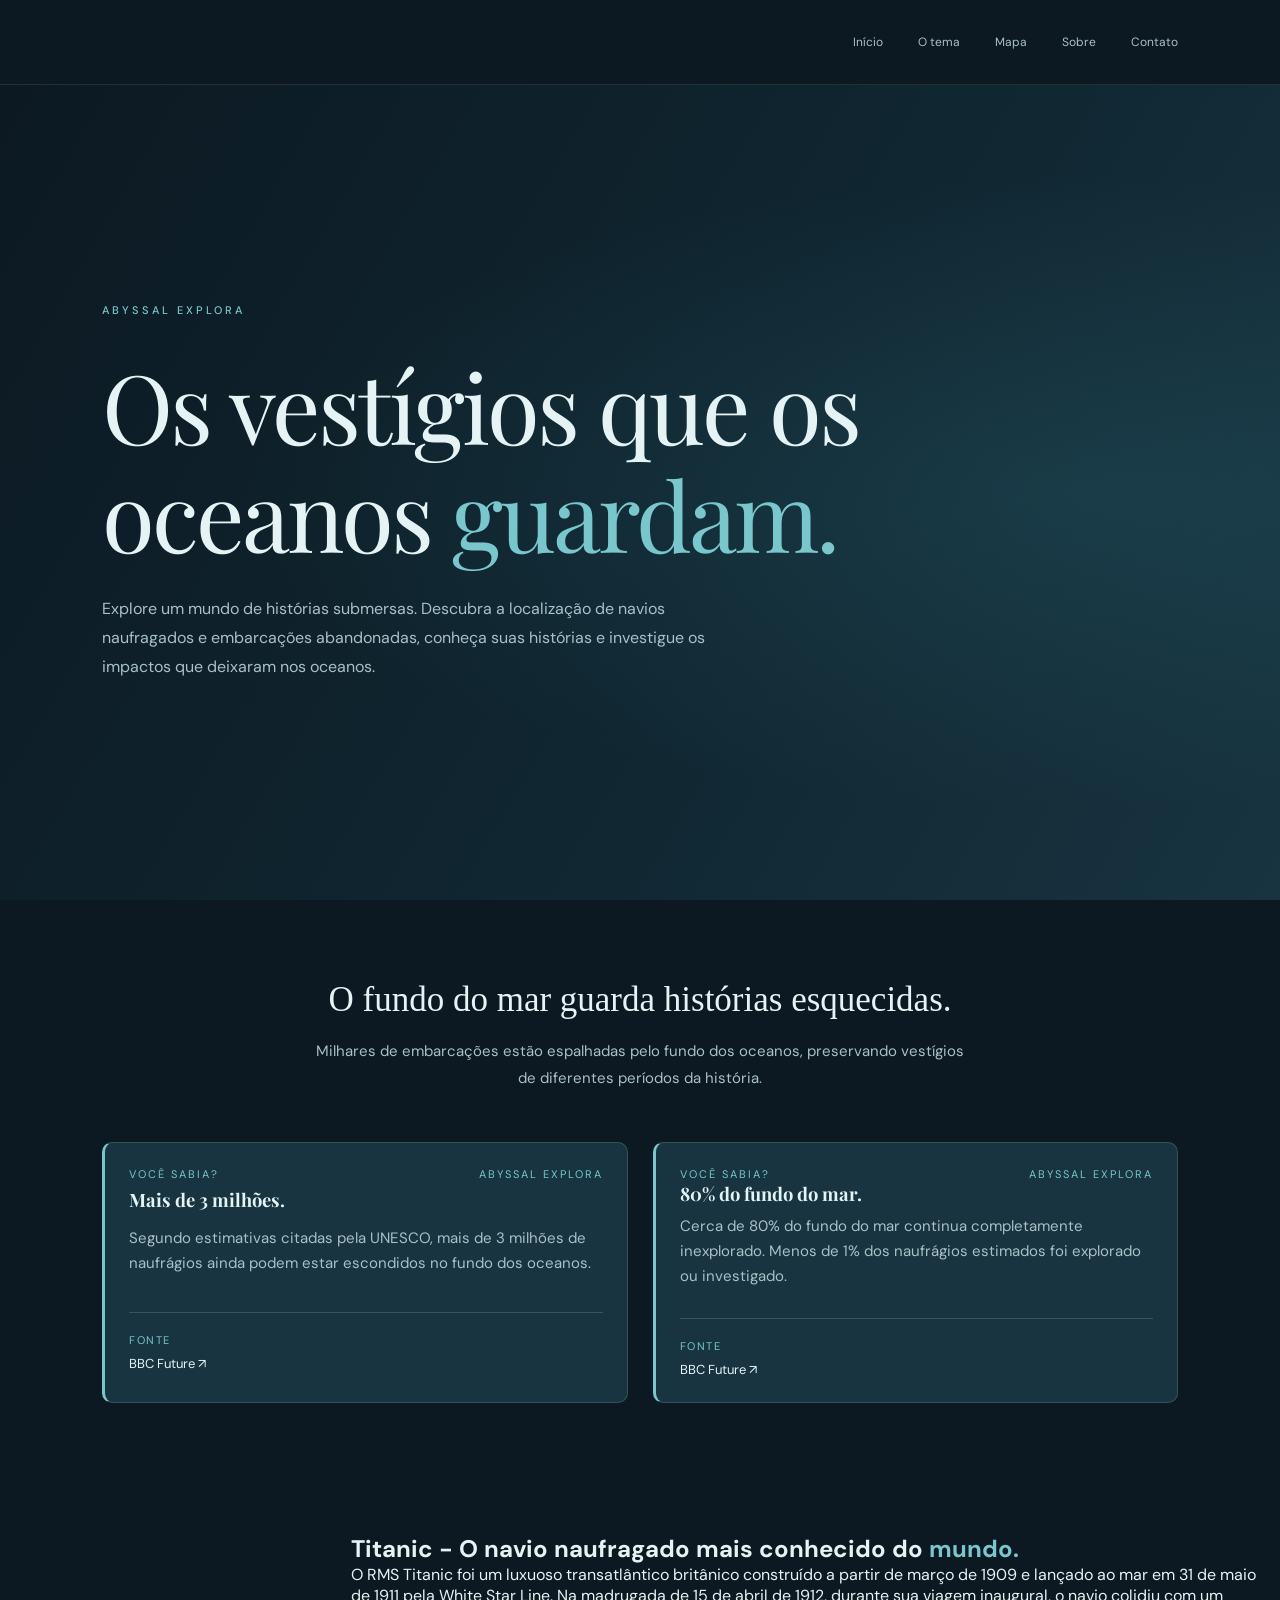
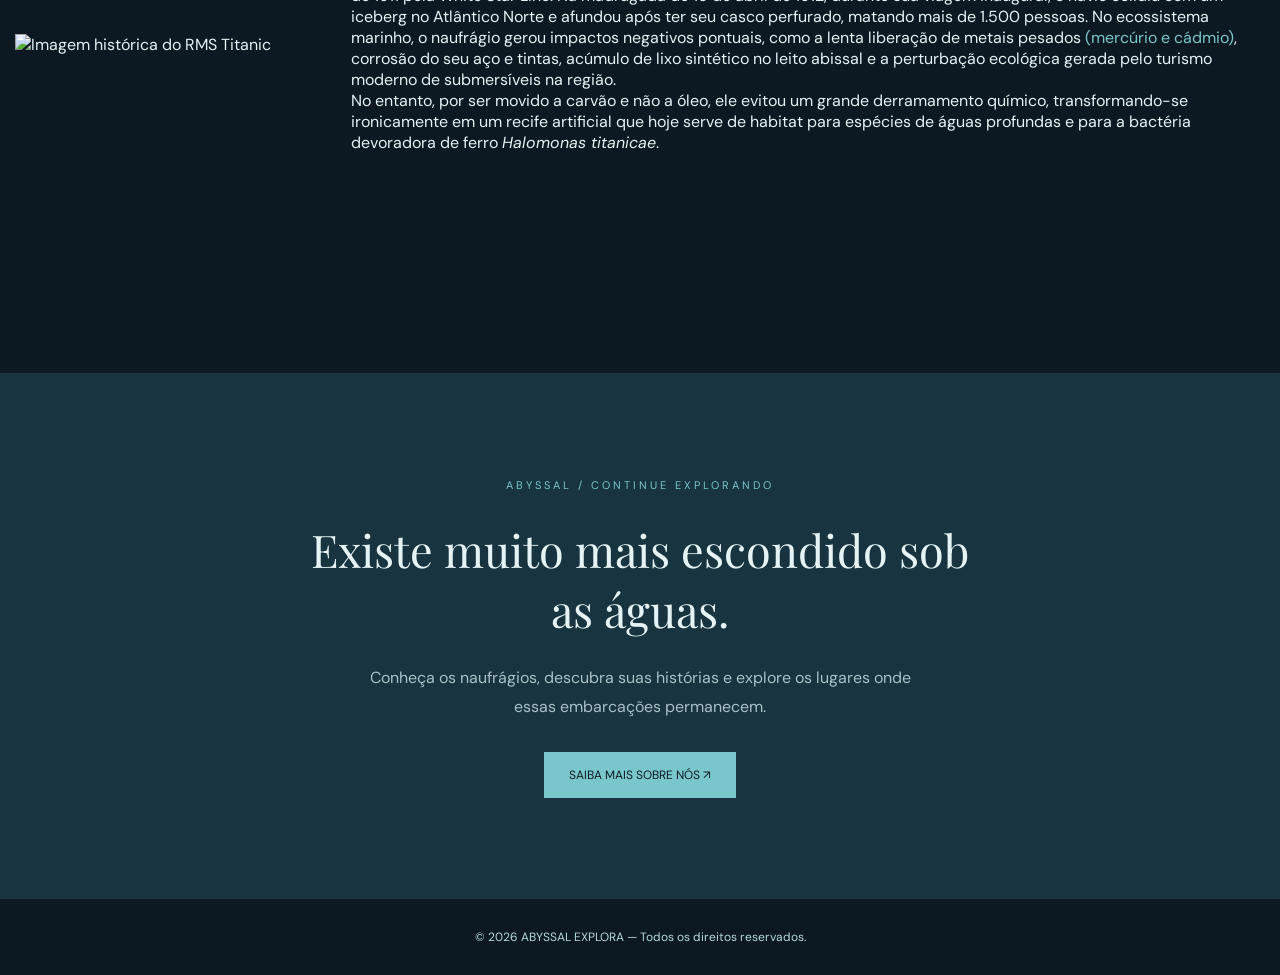
==== index.html @ f3daa4fd "Add files via upload" ====
<!DOCTYPE html>
<html lang="pt-BR">

<head>
    <meta charset="UTF-8">
    <meta name="viewport" content="width=device-width, initial-scale=1.0">

    <title>ABYSSAL</title>

    <link rel="stylesheet" href="style.css">

    <link rel="preconnect" href="https://fonts.googleapis.com">
    <link rel="preconnect" href="https://fonts.gstatic.com" crossorigin>

    <link href="https://fonts.googleapis.com/css2?family=DM+Sans:wght@400;500;600&family=Playfair+Display:wght@400;500&display=swap" rel="stylesheet">
 
    <link rel="icon" type="png" href="imagens/favicon (2).png">

</head>

<body>

    <header class="cabecalho">
        <nav class="menu">
            <a href="index.html">Início</a>
            <a href="tema.html">O tema</a>
            <a href="mapa.html">Mapa</a>
            <a href="sobre.html">Sobre</a>
            <a href="Contato.html">Contato</a>
        </nav>
    </header>

    <main>
  
        <section class="inicio">

            <div class="texto-inicio">

                <span class="subtitulo animacao">
                    ABYSSAL EXPLORA
                </span>

                <h1 class="animacao">
                    Os vestígios que os oceanos <span>guardam.</span>
                </h1>

                <p class="descricao">
                    Explore um mundo de histórias submersas.
                    Descubra a localização de navios naufragados
                    e embarcações abandonadas, conheça suas histórias
                    e investigue os impactos que deixaram nos oceanos.
                </p>

            </div>

        </section>

    
<section class="curiosidade">

    <div class="apresentacao">
        <h2>O fundo do mar guarda histórias esquecidas.</h2>

        <p>
            Milhares de embarcações estão espalhadas pelo
            fundo dos oceanos, preservando vestígios de
            diferentes períodos da história.
        </p>
    </div>

    <div class="lista-cartoes">

        <article class="cartao">

            <div class="cartao-topo">
                <span>VOCÊ SABIA?</span>
                <span>ABYSSAL EXPLORA</span>
            </div>

            <h3>
                Mais de <span>3 milhões.</span>
            </h3>

            <p>
                Segundo estimativas citadas pela UNESCO,
                mais de 3 milhões de naufrágios ainda podem
                estar escondidos no fundo dos oceanos.
            </p>

            <div class="fonte">
                <span>FONTE</span>

                <a href="https://www.bbc.com/portuguese/articles/cd9gd4ee4zvo"
                   target="_blank"
                   rel="noopener noreferrer">
                    BBC Future ↗
                </a>
            </div>

        </article>

        <article class="cartao">

            <div class="cartao-topo">
                <span>VOCÊ SABIA?</span>
                <span>ABYSSAL EXPLORA</span>
            </div>

            <h3>
                <span>80%</span> do fundo do mar.
            </h3>

            <p>
                Cerca de 80% do fundo do mar continua
                completamente inexplorado. Menos de 1%
                dos naufrágios estimados foi explorado
                ou investigado.
            </p>

            <div class="fonte">
                <span>FONTE</span>

                <a href="https://www.bbc.com/portuguese/articles/cd9gd4ee4zvo"
                   target="_blank"
                   rel="noopener noreferrer">
                    BBC Future ↗
                </a>
            </div>

        </article>

    </div>

</section>

<section class="oinelson">
    <div class="perfil">
        <img src="imagens/titanic.jpg" alt="Imagem histórica do RMS Titanic">
    </div>

    <div class="intro">
        <h1>Titanic - O navio naufragado mais conhecido do <span>mundo.</span></h1>

        <p>
            O RMS Titanic foi um luxuoso transatlântico britânico construído a partir de março de 1909 e lançado ao mar em 31 de maio de 1911 pela White Star Line.
            Na madrugada de 15 de abril de 1912, durante sua viagem inaugural, o navio colidiu com um iceberg no Atlântico Norte e afundou após ter seu casco perfurado, matando mais de 1.500 pessoas.
            No ecossistema marinho, o naufrágio gerou impactos negativos pontuais, como a lenta liberação de metais pesados <span>(mercúrio e cádmio)</span>, corrosão do seu aço e tintas, acúmulo de lixo sintético no leito abissal e a perturbação ecológica gerada pelo turismo moderno de
            submersíveis na região.
        </p>

        <p>
            No entanto, por ser movido a carvão e não a óleo, ele evitou um grande derramamento químico, transformando-se ironicamente em um recife artificial que hoje serve de habitat para espécies de águas profundas e para a bactéria devoradora de ferro <em>Halomonas titanicae</em>.
        </p>
    </div>
</section>

<section class="convite">

    <span>ABYSSAL / CONTINUE EXPLORANDO</span>

    <h1>
        Existe muito mais escondido
        <span>sob as águas.</span>
    </h1>

    <p>
        Conheça os naufrágios, descubra suas histórias
        e explore os lugares onde essas embarcações permanecem.
    </p>

    <a href="sobre.html" class="botao">
        SAIBA MAIS SOBRE NÓS ↗
    </a>


</section>
<footer class="rodape">
    <p>© 2026 ABYSSAL EXPLORA — Todos os direitos reservados.</p>
</footer>
</body>
</html>
---- style.css ----
* {
    margin: 0;
    padding: 0;
    box-sizing: border-box;
}

body {
    min-height: 100vh;
    background: var(--abismo);
    color: var(--branco);
    font-family: 'DM Sans', sans-serif;
}

:root {
    --abismo: #0C1922;
    --oceano: #173440;
    --petroleo: #327C88;
    --turquesa: #79C7CC;
    --agua: #B4DADD;
    --branco: #E5F3F5;
    --cinza: #A9C0C7;
}

.cabecalho {
    height: 85px;
    padding: 0 8%;

    display: flex;
    align-items: center;
    justify-content: flex-end;

    border-bottom: 1px solid rgba(180, 218, 221, 0.12);
}

.menu {
    display: flex;
    gap: 35px;
}

.menu a {
    color: var(--cinza);
    font-size: 12px;
    text-decoration: none;
    transition: 0.3s;
}

.menu a:hover {
    color: var(--turquesa);
}

.inicio {
    min-height: calc(100vh - 85px);
    padding: 100px 8%;

    display: flex;
    align-items: center;

    position: relative;
    overflow: hidden;

    background:
        radial-gradient(
            ellipse at 85% 50%,
            rgba(50, 124, 136, 0.20),
            transparent 55%
        ),
        linear-gradient(
            120deg,
            #0C1922,
            #102631 55%,
            #173440
        );
}

.texto-inicio {
    max-width: 1050px;
    position: relative;
    z-index: 2;
}

.subtitulo {
    display: block;
    color: var(--turquesa);

    font-size: 11px;
    font-weight: 500;
    letter-spacing: 3px;

    margin-bottom: 35px;
}

.inicio h1 {
    font-family: 'Playfair Display', serif;
    font-size: clamp(55px, 7.5vw, 105px);
    font-weight: 400;

    line-height: 1.12;
    letter-spacing: -3px;

    color: var(--branco);
}

.inicio h1 span {
    color: var(--turquesa);
}

.descricao {
    max-width: 650px;
    margin-top: 28px;

    color: var(--cinza);
    font-size: 16px;
    line-height: 1.8;
}

.animacao {
    opacity: 0;
    transform: translateY(30px);
    animation: aparecer 0.9s linear forwards;
}

.subtitulo.animacao {
    animation-delay: 0.5s;
}

.inicio h1.animacao {
    animation-delay: 1s;
}

.descricao {
    opacity: 0;
    transform: translateY(25px);
    animation: aparecer 0.8s linear forwards;
    animation-delay: 1.4s;
}

@keyframes aparecer {
    to {
        opacity: 1;
        transform: translateY(0);
    }
}

.curiosidade {
    padding: 80px 8%;
     margin-bottom: 50px;
}

.apresentacao {
    text-align: center;
    margin-bottom: 50px;
}

.apresentacao h2 {
    font-family: Cambria, Cochin, Georgia, Times, 'Times New Roman', serif;
    font-size: 35px;
    font-weight: 400;
    margin-bottom: 18px;
}

.apresentacao p {
    color: var(--cinza);
    font-size: 15px;
    line-height: 1.8;
    max-width: 650px;
    margin: auto;
}

.cartao {
    background: var(--oceano);
    color: var(--branco);
    padding: 35px;
    border-radius: 12px;

    max-width: 750px;
    display:grid
}

.cartao-topo {
    display: flex;
    justify-content: space-between;

    color: var(--turquesa);
    font-size: 11px;
    letter-spacing: 2px;
}

.cartao h2 {
    font-size: 55px;
    font-weight: 500;
    margin: 35px 0 15px;
}

.cartao h2 span {
    color: var(--turquesa);
}

.cartao p {
    color: var(--agua);
    font-size: 15px;
    line-height: 1.7;
}

.lista-cartoes {
    display: grid;
    grid-template-columns: repeat(2, 1fr);
    gap: 25px;

    max-width: 1100px;
    margin: auto;
}

.cartao {
    opacity: 0;
    animation: aparecer linear forwards;
    animation-timeline: view();
    animation-range: entry 0% entry 80%;
}

@keyframes aparecer {
    from {
        opacity: 0;
        transform: translateY(20px);
    }

    to {
        opacity: 1;
        transform: translateY(0);
    }
}

.cartao:hover {
    transform: translateY(-8px);
    border-color: var(--turquesa);
    box-shadow: 0 10px 30px rgba(50, 124, 136, 0.15)
}


.fonte {
    border-top: 1px solid rgba(180, 218, 221, 0.2);
    margin-top: 30px;
    padding-top: 20px;

    display: flex;
    flex-direction: column;
    gap: 8px;
}

.fonte span {
    color: var(--turquesa);
    font-size: 11px;
    letter-spacing: 1.5px;
}

.fonte a {
    color: var(--branco);
    font-size: 13px;
    text-decoration: none;
}

.fonte a:hover {
    color: var(--turquesa);
}


/* AJUSTES PARA CELULAR */

@media (max-width: 700px) {

    .cabecalho {
        height: auto;
        padding: 25px 6%;
        justify-content: center;
    }

    .menu {
        gap: 17px;
        flex-wrap: wrap;
        justify-content: center;
    }

    .inicio {
        min-height: 80vh;
        padding: 80px 7%;
    }

    .inicio h1 {
        font-size: clamp(48px, 11vw, 68px);
        letter-spacing: -2px;
    }

    .subtitulo {
        font-size: 9px;
        letter-spacing: 2px;
    }

    .curiosidade {
        padding: 60px 7%;
    }

    .cartao {
        padding: 22px;
    }

    .cartao h2 {
        font-size: 38px;
    }

    .cartao-topo {
        font-size: 9px;
        gap: 15px;
    }

}


@media (prefers-reduced-motion: reduce) {
    *,
    *::before,
    *::after {
        animation: none !important;
        opacity: 1 !important;
        transform: none !important;
    }
}

.convite {
    padding: 100px 8%;
    text-align: center;
    background: var(--oceano);
}

.convite > span {
    color: var(--turquesa);
    font-size: 11px;
    letter-spacing: 3px;
}

.convite h1 {
    font-family: 'Playfair Display', serif;
    font-size: 45px;
    font-weight: 400;
    max-width: 700px;
    margin: 25px auto;
}

.convite p {
    color: var(--cinza);
    max-width: 550px;
    margin: 0 auto 30px;
    line-height: 1.8;
}

.botao {
    display: inline-block;
    padding: 15px 25px;
    background: var(--turquesa);
    color: var(--abismo);
    text-decoration: none;
    font-size: 12px;
    transition: 0.3s;
}

.botao:hover {
    background: var(--agua);
    transform: translateY(-4px);
}

.rodape {
    padding: 30px 8%;
    text-align: center;
    background: var(--abismo);
    border-top: 1px solid var(--oceano);
}

.rodape p {
    color: var(--agua);
    font-size: 12px;
}

.container {
  display: flex;       
  align-items: center; 
  gap: 20px;          
}

segundo-titulo {

     font-family: Cambria, Cochin, Georgia, Times, 'Times New Roman', serif;
    font-size: 20px;
    font-weight: 400;
    margin-bottom: 18px;


}

segundo-titulo span {

     color: var(--turquesa);



}

img {

width: 100%;
max-width: 550px;
object-fit: cover;
vertical-align: middle;
  opacity: 0;
    animation: aparecer linear forwards;
    animation-timeline: view();
    animation-range: entry 0% entry 80%;
    

}

@keyframes aparecer {
    from {
        opacity: 0;
        transform: translateY(20px);
    }

    to {
        opacity: 1;
        transform: translateY(0);
    }
}

.oinelson {
padding: 0 15px;
display: flex;
flex-wrap: wrap;
align-items: center;
justify-content: space-around;
gap: 5rem;
margin-bottom: 220px;

}

.intro {

flex: 1;

  opacity: 0;
    animation: aparecer linear forwards;
    animation-timeline: view();
    animation-range: entry 0% entry 80%;


}

@keyframes aparecer {
    from {
        opacity: 0;
        transform: translateY(20px);
    }

    to {
        opacity: 1;
        transform: translateY(0);
    }
}


.intro h1 span {

 color: var(--turquesa);


}

.intro p span {

 color: var(--turquesa);


}


.pagina-mapa {
    padding: 55px 5%;
    min-height: 100vh;
    background: var(--abismo);
    max-width: 1400px; 
    margin: 0 auto;   
}

.titulo-mapa {
    margin-bottom: 35px;
}

.titulo-mapa span {
    color: var(--turquesa);
    font-size: 11px;
    letter-spacing: 3px;
}

.titulo-mapa h1 {
    font-family: 'Playfair Display', serif;
    font-size: 48px;
    font-weight: 400;
    margin: 15px 0;
    color: var(--branco);
}

.titulo-mapa h1 em {
    color: var(--turquesa);
}

.titulo-mapa p {
    color: var(--cinza);
    line-height: 1.7;
    max-width: 650px;
    font-size: 14px;
}

.exploracao {
    display: grid;
    grid-template-columns: 2.2fr 320px;

    gap: 24px;
    align-items: start; 
    width: 100%;
}

.area-mapa {
    background: var(--oceano);
    padding: 20px;
    border: 1px solid rgba(180, 218, 221, 0.15);
    border-radius: 12px;
    width: 100%;
    min-width: 0;
}

.topo-mapa {
    display: flex;
    justify-content: space-between;
    align-items: center;
    gap: 10px;
    margin-bottom: 20px;
    color: var(--agua);
    font-size: 10px;
    letter-spacing: 2px;
}

.mapa {
    position: relative;
    width: 100%;
}

.mapa img {
    display: block;
    width: 100%;
    height: auto;
    filter: brightness(0) invert(1);
    opacity: 0.85;
}

#marcadores {
    position: absolute;
    inset: 0;
}

.ponto {
    position: absolute;
    transform: translate(-50%, -50%);
    width: 13px;
    height: 13px;
    border-radius: 50%;
    border: 2px solid var(--branco);
    background: var(--petroleo);
    cursor: pointer;
    transition: 0.3s;
}

.ponto:hover {
    transform: translate(-50%, -50%) scale(1.6);
    background: var(--turquesa);
    box-shadow: 0 0 12px var(--turquesa);
}

.ponto.ativo {
    background: var(--turquesa);
    box-shadow: 0 0 15px var(--turquesa);
}

.legenda {
    display: flex;
    align-items: center;
    gap: 10px;
    margin-top: 20px;
    color: var(--cinza);
    font-size: 12px;
}

.simbolo {
    width: 9px;
    height: 9px;
    background: var(--turquesa);
    border-radius: 50%;
}

.painel {
    background: var(--oceano);
    border: 1px solid rgba(180, 218, 221, 0.15);
    border-radius: 12px;
    padding: 22px;
    min-width: 0;
}

.identificacao {
    color: var(--turquesa);
    font-size: 10px;
    letter-spacing: 2px;
}

.painel h2 {
    font-family: 'Playfair Display', serif;
    font-size: 24px;
    font-weight: 400;
    margin: 20px 0 12px;
    color: var(--branco);
}

.painel > p {
    color: var(--cinza);
    font-size: 13px;
    line-height: 1.8;
}

.dados {
    border-top: 1px solid rgba(180, 218, 221, 0.2);
    margin-top: 20px;
    padding-top: 18px;
}

.dados div {
    margin-bottom: 18px;
}

.dados span {
    color: var(--turquesa);
    font-size: 10px;
    letter-spacing: 2px;
}

.dados p {
    color: var(--branco);
    font-size: 13px;
    line-height: 1.6;
    margin-top: 6px;
}

.painel .instrucao {
    font-size: 11px;
    border-top: 1px solid rgba(180, 218, 221, 0.2);
    padding-top: 15px;
    margin-top: 15px;
}

.ponto:focus-visible {
    outline: 2px solid var(--branco);
    outline-offset: 4px;
}

@media (max-width: 950px) {
    .exploracao {
        grid-template-columns: 1fr;
    }
}

@media (max-width: 800px) {
    .pagina-mapa {
        padding: 35px 4%;
    }

    .titulo-mapa h1 {
        font-size: 36px;
    }

    .painel {
        padding: 22px;
    }
}

@media (max-width: 450px) {
    .topo-mapa {
        font-size: 8px;
    }

    .area-mapa {
        padding: 10px;
    }
}

.introdução h1 {

        font-family: 'Playfair Display', serif;
        font-size: clamp(55px, 7.5vw, 105px);
        font-weight: 400;
    
        line-height: 1.12;
        letter-spacing: -3px;
    
        color: var(--branco);
        margin-bottom: 80;

}

.container-contato {
    max-width: 1100px;
    margin: 3rem auto;
    padding: 0 1.5rem;
}

.topo-contato {
    text-align: center;
    margin-bottom: 2.5rem;
}

.topo-contato .subtitulo {
    font-family: 'DM Sans', sans-serif;
    font-size: 0.85rem;
    font-weight: 600;
    letter-spacing: 0.15em;
    text-transform: uppercase;
    color: #64748b;
    display: block;
    margin-bottom: 0.5rem;
}

.topo-contato h1 {
    font-family: 'Playfair Display', serif;
    font-size: 2.5rem;
    color: #f3f4f7;
    margin-bottom: 0.75rem;
}

.topo-contato h1 span {
    color: #0284c7; 
}

.topo-contato p {
    font-family: 'DM Sans', sans-serif;
    color: #475569;
    max-width: 650px;
    margin: 0 auto;
    font-size: 1.05rem;
    line-height: 1.6;
}

.grid-contato {
    display: grid;
    grid-template-columns: 1.3fr 1fr;
    gap: 2rem;
    align-items: start;
}

.cartao-contato,
.cartao-info,
.cartao-mapa {
    background-color: #ffffff;
    border: 1px solid #e2e8f0;
    border-radius: 12px;
    padding: 2rem;
    box-shadow: 0 4px 20px rgba(0, 0, 0, 0.03);
}

.cartao-contato h2 {
    font-family: 'Playfair Display', serif;
    font-size: 1.5rem;
    color: #0f172a;
    margin-bottom: 1.5rem;
}

.grupo-campo {
    margin-bottom: 1.25rem;
}

.grupo-campo label {
    display: block;
    font-family: 'DM Sans', sans-serif;
    font-weight: 500;
    font-size: 0.9rem;
    color: #1e293b;
    margin-bottom: 0.4rem;
}

.grupo-campo input,
.grupo-campo select,
.grupo-campo textarea {
    width: 100%;
    padding: 0.75rem 1rem;
    font-family: 'DM Sans', sans-serif;
    font-size: 1rem;
    border: 1.5px solid #cbd5e1;
    border-radius: 8px;
    background-color: #f8fafc;
    color: #0f172a;
    transition: border-color 0.2s, box-shadow 0.2s;
}

.grupo-campo input:focus,
.grupo-campo select:focus,
.grupo-campo textarea:focus {
    outline: none;
    border-color: #0284c7;
    box-shadow: 0 0 0 3px rgba(2, 132, 199, 0.15);
    background-color: #ffffff;
}

.grupo-checkbox {
    display: flex;
    align-items: center;
    gap: 0.5rem;
    margin: 1.25rem 0;
    font-family: 'DM Sans', sans-serif;
    font-size: 0.9rem;
    color: #475569;
    cursor: pointer;
}

.grupo-checkbox input {
    cursor: pointer;
    width: 16px;
    height: 16px;
}

.botoes-acao {
    display: flex;
    gap: 1rem;
    margin-top: 1.5rem;
}

.botao-enviar,
.botao-limpar {
    font-family: 'DM Sans', sans-serif;
    font-weight: 600;
    font-size: 0.95rem;
    padding: 0.75rem 1.5rem;
    border-radius: 8px;
    cursor: pointer;
    transition: background-color 0.2s, transform 0.1s;
}

.botao-enviar {
    background-color: #0f172a;
    color: #ffffff;
    border: none;
}

.botao-enviar:hover {
    background-color: #1e293b;
}

.botao-limpar {
    background-color: transparent;
    color: #64748b;
    border: 1.5px solid #cbd5e1;
}

.botao-limpar:hover {
    background-color: #f1f5f9;
    color: #0f172a;
}

.coluna-lateral {
    display: flex;
    flex-direction: column;
    gap: 1.5rem;
}

.cartao-info h3,
.cartao-mapa h3 {
    font-family: 'Playfair Display', serif;
    font-size: 1.25rem;
    color: #0f172a;
    margin-bottom: 1rem;
}

.cartao-info address {
    font-style: normal;
    font-family: 'DM Sans', sans-serif;
    color: #475569;
    font-size: 0.95rem;
    line-height: 1.7;
}

.mapa-container {
    border-radius: 8px;
    overflow: hidden;
    border: 1px solid #e2e8f0;
}

.menu a.ativo {
    font-weight: 600;
    border-bottom: 2px solid #0f172a;
    padding-bottom: 2px;
}

@media (max-width: 768px) {
    .grid-contato {
        grid-template-columns: 1fr;
    }
}

.cartoes-linha-tempo {
    display: grid;
    grid-template-columns: repeat(auto-fit, minmax(240px, 1fr));
    gap: 15px;
    margin-top: 20px;
}

.cartao-tempo {
    background-color: var(--oceano);
    border: 1px solid rgba(180, 218, 221, 0.2);
    border-radius: 8px;
    padding: 20px;
}

.etiqueta-ano {
    display: inline-block;
    background-color: var(--turquesa);
    color: var(--abismo);
    font-weight: 600;
    font-size: 0.75rem;
    padding: 3px 8px;
    border-radius: 4px;
    margin-bottom: 10px;
}

.cartao-tempo h3 {
    font-family: 'Playfair Display', serif;
    color: var(--branco);
    font-size: 1.15rem;
    margin-bottom: 8px;
}

.cartao-tempo p {
    font-size: 0.92rem;
    color: var(--cinza);
    line-height: 1.6;
    margin: 0;
}

.pagina-tema {
    max-width: 1120px;
    margin: 3rem auto;
    padding: 0 2rem;
}

.topo-tema {
    max-width: 720px;
    margin-bottom: 2.5rem;
}

.topo-tema h1 {
    font-family: 'Playfair Display', serif;
    font-size: 2.7rem;
    font-weight: 500;
    color: var(--branco);
    margin-bottom: 0.5rem;
}

.topo-tema h2 {
    font-family: 'Playfair Display', serif;
    font-size: 1.25rem;
    font-weight: 400;
    color: var(--turquesa);
    margin-bottom: 0.9rem;
}

.topo-tema p {
    color: var(--cinza);
    font-size: 1rem;
    line-height: 1.7;
}

.grade-cartoes {
    display: grid;
    grid-template-columns: repeat(auto-fit, minmax(280px, 1fr));
    gap: 1.4rem;
}

.cartao {
    background-color: var(--oceano);
    border: 1px solid rgba(180, 218, 221, 0.18);
    border-left: 3px solid var(--turquesa);
    border-radius: 10px;
    padding: 1.5rem;
}

.cartao h3 {
    font-family: 'Playfair Display', serif;
    font-size: 1.15rem;
    color: var(--branco);
    margin-bottom: 0.5rem;
}

.cartao p {
    font-size: 0.94rem;
    line-height: 1.65;
    color: var(--cinza);
    margin: 0;
}

.etiqueta-ano {
    display: inline-block;
    background-color: var(--turquesa);
    color: var(--abismo);
    font-size: 0.72rem;
    font-weight: 600;
    text-transform: uppercase;
    letter-spacing: 0.06em;
    padding: 2px 8px;
    border-radius: 4px;
    margin-bottom: 0.55rem;
}

.divisor {
    border: 0;
    height: 1px;
    background-color: rgba(180, 218, 221, 0.14);
    margin: 3rem 0;
}

.bloco-editorial {
    display: grid;
    grid-template-columns: 320px 1fr;
    gap: 3rem;
    align-items: start;
}

.coluna-titulo {
    position: sticky;
    top: 2rem;
}

.coluna-titulo h2 {
    font-family: 'Playfair Display', serif;
    font-size: 1.55rem;
    font-weight: 500;
    color: var(--branco);
    line-height: 1.3;
    margin-bottom: 0.8rem;
}

.apoio-titulo {
    font-size: 0.92rem;
    color: var(--turquesa);
    line-height: 1.6;
}

.coluna-texto p {
    color: var(--cinza);
    font-size: 1rem;
    line-height: 1.85;
    margin-bottom: 1.15rem;
}

.coluna-texto p:last-child {
    margin-bottom: 0;
}

.coluna-texto strong {
    color: var(--branco);
}

.lista-cards-tempo {
    display: flex;
    flex-direction: column;
    gap: 1.1rem;
}

.foto-lateral {
    margin-top: 1.2rem;
    border-radius: 10px;
    overflow: hidden;
    border: 1px solid rgba(180, 218, 221, 0.2);
    background-color: var(--oceano);
}

.foto-lateral img {
    width: 100%;
    height: 220px;
    object-fit: cover;
    display: block;
}

.foto-lateral figcaption {
    padding: 0.7rem 0.9rem;
    font-size: 0.82rem;
    font-style: italic;
    line-height: 1.5;
    color: var(--cinza);
}

@media (max-width: 860px) {
    .bloco-editorial {
        grid-template-columns: 1fr;
        gap: 1.5rem;
    }

    .coluna-titulo {
        position: static;
    }

    .foto-lateral img {
        height: 250px;
    }
}

.pagina-sobre {
    max-width: 1120px;
    margin: 3rem auto;
    padding: 0 2rem;
}

.topo-sobre {
    max-width: 680px;
    margin-bottom: 2rem;
}

.topo-sobre h1 {
    font-family: 'Playfair Display', serif;
    font-size: 2.7rem;
    font-weight: 500;
    color: var(--branco);
    margin-bottom: 0.6rem;
}

.topo-sobre p {
    color: var(--cinza);
    font-size: 1.02rem;
    line-height: 1.7;
}

.destaque-texto {
    color: var(--turquesa);
    font-weight: 500;
}

.bloco-sobre {
    display: grid;
    grid-template-columns: 320px 1fr;
    gap: 3rem;
    align-items: start;
}

.bloco-sobre .coluna-titulo h2 {
    font-family: 'Playfair Display', serif;
    font-size: 1.55rem;
    font-weight: 500;
    color: var(--branco);
    line-height: 1.3;
}

.bloco-sobre .coluna-texto p {
    color: var(--cinza);
    font-size: 1rem;
    line-height: 1.85;
    margin-bottom: 1.1rem;
}

.bloco-sobre .coluna-texto p:last-child {
    margin-bottom: 0;
}

.etiqueta {
    display: inline-block;
    color: var(--turquesa);
    font-size: 0.78rem;
    font-weight: 600;
    text-transform: uppercase;
    letter-spacing: 0.08em;
    margin-bottom: 0.5rem;
}

.botao-principal {
    display: inline-block;
    background-color: var(--turquesa);
    color: var(--abismo);
    font-weight: 600;
    font-size: 0.95rem;
    text-decoration: none;
    padding: 0.85rem 1.6rem;
    border-radius: 8px;
    white-space: nowrap;
    transition: opacity 0.2s ease;
}

.botao-principal:hover {
    opacity: 0.88;
}

.chamada-pesquisa {
    background-color: var(--oceano);
    border: 1px solid rgba(180, 218, 221, 0.18);
    border-left: 3px solid var(--turquesa);
    border-radius: 12px;
    padding: 2rem 2.2rem;
    display: flex;
    justify-content: space-between;
    align-items: center;
    gap: 2rem;
}

.texto-chamada h2 {
    font-family: 'Playfair Display', serif;
    font-size: 1.5rem;
    font-weight: 500;
    color: var(--branco);
    margin-bottom: 0.5rem;
}

.texto-chamada p {
    color: var(--cinza);
    font-size: 0.96rem;
    line-height: 1.65;
    max-width: 640px;
    margin: 0;
}

.cabecalho-equipe {
    margin-bottom: 2rem;
}

.cabecalho-equipe h2 {
    font-family: 'Playfair Display', serif;
    font-size: 1.7rem;
    font-weight: 500;
    color: var(--branco);
    margin-bottom: 0.4rem;
}

.cabecalho-equipe p {
    color: var(--cinza);
    font-size: 0.96rem;
}

.grade-equipe {
    display: grid;
    grid-template-columns: repeat(auto-fit, minmax(260px, 1fr));
    gap: 1.5rem;
}

.cartao-membro {
    background-color: var(--oceano);
    border: 1px solid rgba(180, 218, 221, 0.16);
    border-radius: 10px;
    overflow: hidden;
}

.foto-membro {
    width: 100%;
    height: 240px;
    background-color: rgba(11, 19, 41, 0.7);
    border-bottom: 1px solid rgba(180, 218, 221, 0.12);
}

.foto-membro img {
    width: 100%;
    height: 100%;
    object-fit: cover;
    display: block;
}

.info-membro {
    padding: 1.4rem;
}

.info-membro h3 {
    font-family: 'Playfair Display', serif;
    font-size: 1.18rem;
    color: var(--branco);
    margin-bottom: 0.25rem;
}

.cargo-membro {
    display: block;
    font-size: 0.82rem;
    font-weight: 500;
    color: var(--turquesa);
    margin-bottom: 0.75rem;
}

.info-membro p {
    font-size: 0.92rem;
    color: var(--cinza);
    line-height: 1.6;
    margin: 0;
}

.chamada-contato {
    padding: 1rem 0 2rem 0;
    max-width: 620px;
}

.chamada-contato h2 {
    font-family: 'Playfair Display', serif;
    font-size: 1.65rem;
    font-weight: 500;
    color: var(--branco);
    margin-bottom: 0.6rem;
}

.chamada-contato p {
    color: var(--cinza);
    font-size: 0.98rem;
    line-height: 1.7;
    margin-bottom: 1.4rem;
}

@media (max-width: 860px) {
    .bloco-sobre {
        grid-template-columns: 1fr;
        gap: 1.2rem;
    }

    .chamada-pesquisa {
        flex-direction: column;
        align-items: flex-start;
    }
}

.pagina-sobre {
    max-width: 1140px;
    margin: 3.5rem auto;
    padding: 0 2rem;
}

.cabecalho-sobre {
    display: flex;
    justify-content: space-between;
    align-items: flex-end;
    gap: 2rem;
    padding-bottom: 2rem;
    border-bottom: 1px solid rgba(180, 218, 221, 0.18);
    margin-bottom: 3rem;
}

.subtitulo-topo {
    display: block;
    font-size: 0.8rem;
    font-weight: 600;
    text-transform: uppercase;
    letter-spacing: 0.12em;
    color: var(--turquesa);
    margin-bottom: 0.4rem;
}

.cabecalho-sobre h1 {
    font-family: 'Playfair Display', serif;
    font-size: 3rem;
    font-weight: 500;
    color: var(--branco);
    line-height: 1.1;
    margin: 0;
}

.resumo-topo {
    max-width: 440px;
    color: var(--cinza);
    font-size: 0.98rem;
    line-height: 1.65;
    margin: 0;
}
.pilares-sobre {
    display: grid;
    grid-template-columns: 1fr 1fr;
    gap: 3.5rem;
    margin-bottom: 3.5rem;
}

.bloco-pilar {
    border-top: 2px solid rgba(180, 218, 221, 0.2);
    padding-top: 1.5rem;
}

.numero-pilar {
    display: inline-block;
    font-family: 'Playfair Display', serif;
    font-size: 1.1rem;
    color: var(--turquesa);
    margin-bottom: 0.5rem;
}

.bloco-pilar h2 {
    font-family: 'Playfair Display', serif;
    font-size: 1.55rem;
    font-weight: 500;
    color: var(--branco);
    margin-bottom: 1rem;
}

.bloco-pilar p {
    color: var(--cinza);
    font-size: 0.98rem;
    line-height: 1.85;
    margin-bottom: 1rem;
}

.bloco-pilar p:last-child {
    margin-bottom: 0;
}

.destaque-texto {
    color: var(--turquesa);
    font-weight: 500;
}

.faixa-pesquisa {
    background-color: var(--oceano);
    border: 1px solid rgba(180, 218, 221, 0.18);
    border-radius: 12px;
    padding: 2.2rem 2.5rem;
    display: flex;
    justify-content: space-between;
    align-items: center;
    gap: 2rem;
    margin-bottom: 4rem;
}

.etiqueta {
    display: inline-block;
    font-size: 0.76rem;
    font-weight: 600;
    text-transform: uppercase;
    letter-spacing: 0.1em;
    color: var(--turquesa);
    margin-bottom: 0.45rem;
}

.info-pesquisa h2 {
    font-family: 'Playfair Display', serif;
    font-size: 1.5rem;
    font-weight: 500;
    color: var(--branco);
    margin-bottom: 0.5rem;
}

.info-pesquisa p {
    color: var(--cinza);
    font-size: 0.95rem;
    line-height: 1.65;
    max-width: 640px;
    margin: 0;
}

.botao-principal {
    display: inline-block;
    background-color: var(--turquesa);
    color: var(--abismo);
    font-weight: 600;
    font-size: 0.94rem;
    text-decoration: none;
    padding: 0.9rem 1.7rem;
    border-radius: 8px;
    white-space: nowrap;
}

.botao-principal:hover {
    opacity: 0.9;
}
.secao-equipe {
    margin-bottom: 4rem;
}

.topo-equipe {
    display: flex;
    justify-content: space-between;
    align-items: flex-end;
    gap: 2rem;
    margin-bottom: 2rem;
}

.topo-equipe h2 {
    font-family: 'Playfair Display', serif;
    font-size: 1.8rem;
    font-weight: 500;
    color: var(--branco);
    margin: 0;
}

.topo-equipe p {
    max-width: 420px;
    color: var(--cinza);
    font-size: 0.94rem;
    line-height: 1.6;
    margin: 0;
}

.grade-equipe-quatro {
    display: grid;
    grid-template-columns: repeat(4, 1fr);
    gap: 1.3rem;
}

.ficha-profissional {
    background-color: var(--oceano);
    border: 1px solid rgba(180, 218, 221, 0.16);
    border-radius: 10px;
    overflow: hidden;
    display: flex;
    flex-direction: column;
}

.retrato-profissional {
    width: 100%;
    height: 220px;
    background-color: rgba(11, 19, 41, 0.75);
    border-bottom: 1px solid rgba(180, 218, 221, 0.14);
}

.retrato-profissional img {
    width: 100%;
    height: 100%;
    object-fit: cover;
    display: block;
}

.dados-profissional {
    padding: 1.25rem;
}

.cargo-profissional {
    display: block;
    font-size: 0.75rem;
    font-weight: 600;
    text-transform: uppercase;
    letter-spacing: 0.06em;
    color: var(--turquesa);
    margin-bottom: 0.35rem;
}

.dados-profissional h3 {
    font-family: 'Playfair Display', serif;
    font-size: 1.12rem;
    font-weight: 500;
    color: var(--branco);
    margin-bottom: 0.5rem;
}

.dados-profissional p {
    font-size: 0.88rem;
    color: var(--cinza);
    line-height: 1.6;
    margin: 0;
}

.rodape-sobre {
    border-top: 1px solid rgba(180, 218, 221, 0.18);
    padding-top: 2.5rem;
    display: flex;
    justify-content: space-between;
    align-items: center;
    gap: 2rem;
}

.texto-contato-sobre h2 {
    font-family: 'Playfair Display', serif;
    font-size: 1.55rem;
    font-weight: 500;
    color: var(--branco);
    margin-bottom: 0.4rem;
}

.texto-contato-sobre p {
    color: var(--cinza);
    font-size: 0.96rem;
    margin: 0;
}

.botao-contorno {
    display: inline-block;
    border: 1px solid var(--turquesa);
    color: var(--turquesa);
    font-weight: 600;
    font-size: 0.94rem;
    text-decoration: none;
    padding: 0.85rem 1.7rem;
    border-radius: 8px;
    white-space: nowrap;
}

.botao-contorno:hover {
    background-color: var(--turquesa);
    color: var(--abismo);
}

@media (max-width: 960px) {
    .grade-equipe-quatro {
        grid-template-columns: repeat(2, 1fr);
    }

    .pilares-sobre {
        grid-template-columns: 1fr;
        gap: 2.2rem;
    }
}

@media (max-width: 720px) {
    .cabecalho-sobre,
    .topo-equipe,
    .faixa-pesquisa,
    .rodape-sobre {
        flex-direction: column;
        align-items: flex-start;
    }

    .cabecalho-sobre h1 {
        font-size: 2.3rem;
    }

    .grade-equipe-quatro {
        grid-template-columns: 1fr;
    }
}

html {
    scroll-behavior: smooth;
}

.indice-rapido {
    display: flex;
    flex-wrap: wrap;
    gap: 0.65rem;
    margin-bottom: 2.2rem;
    padding-bottom: 1.5rem;
    border-bottom: 1px solid rgba(180, 218, 221, 0.14);
}

.indice-rapido a {
    font-size: 0.85rem;
    font-weight: 500;
    color: var(--cinza);
    text-decoration: none;
    background-color: var(--oceano);
    border: 1px solid rgba(180, 218, 221, 0.2);
    padding: 0.45rem 0.95rem;
    border-radius: 999px;
    transition: color 0.2s ease, border-color 0.2s ease;
}

.indice-rapido a:hover {
    color: var(--turquesa);
    border-color: var(--turquesa);
}

.bloco-editorial,
#introducao {
    scroll-margin-top: 2rem;
}

.botao-voltar-topo {
    position: fixed;
    right: 1.5rem;
    bottom: 1.5rem;
    background-color: var(--oceano);
    color: var(--turquesa);
    border: 1px solid rgba(143, 211, 216, 0.3);
    text-decoration: none;
    font-size: 0.85rem;
    font-weight: 600;
    padding: 0.65rem 1rem;
    border-radius: 999px;
}

.botao-voltar-topo:hover {
    background-color: var(--turquesa);
    color: var(--abismo);
    border-color: var(--turquesa);
}
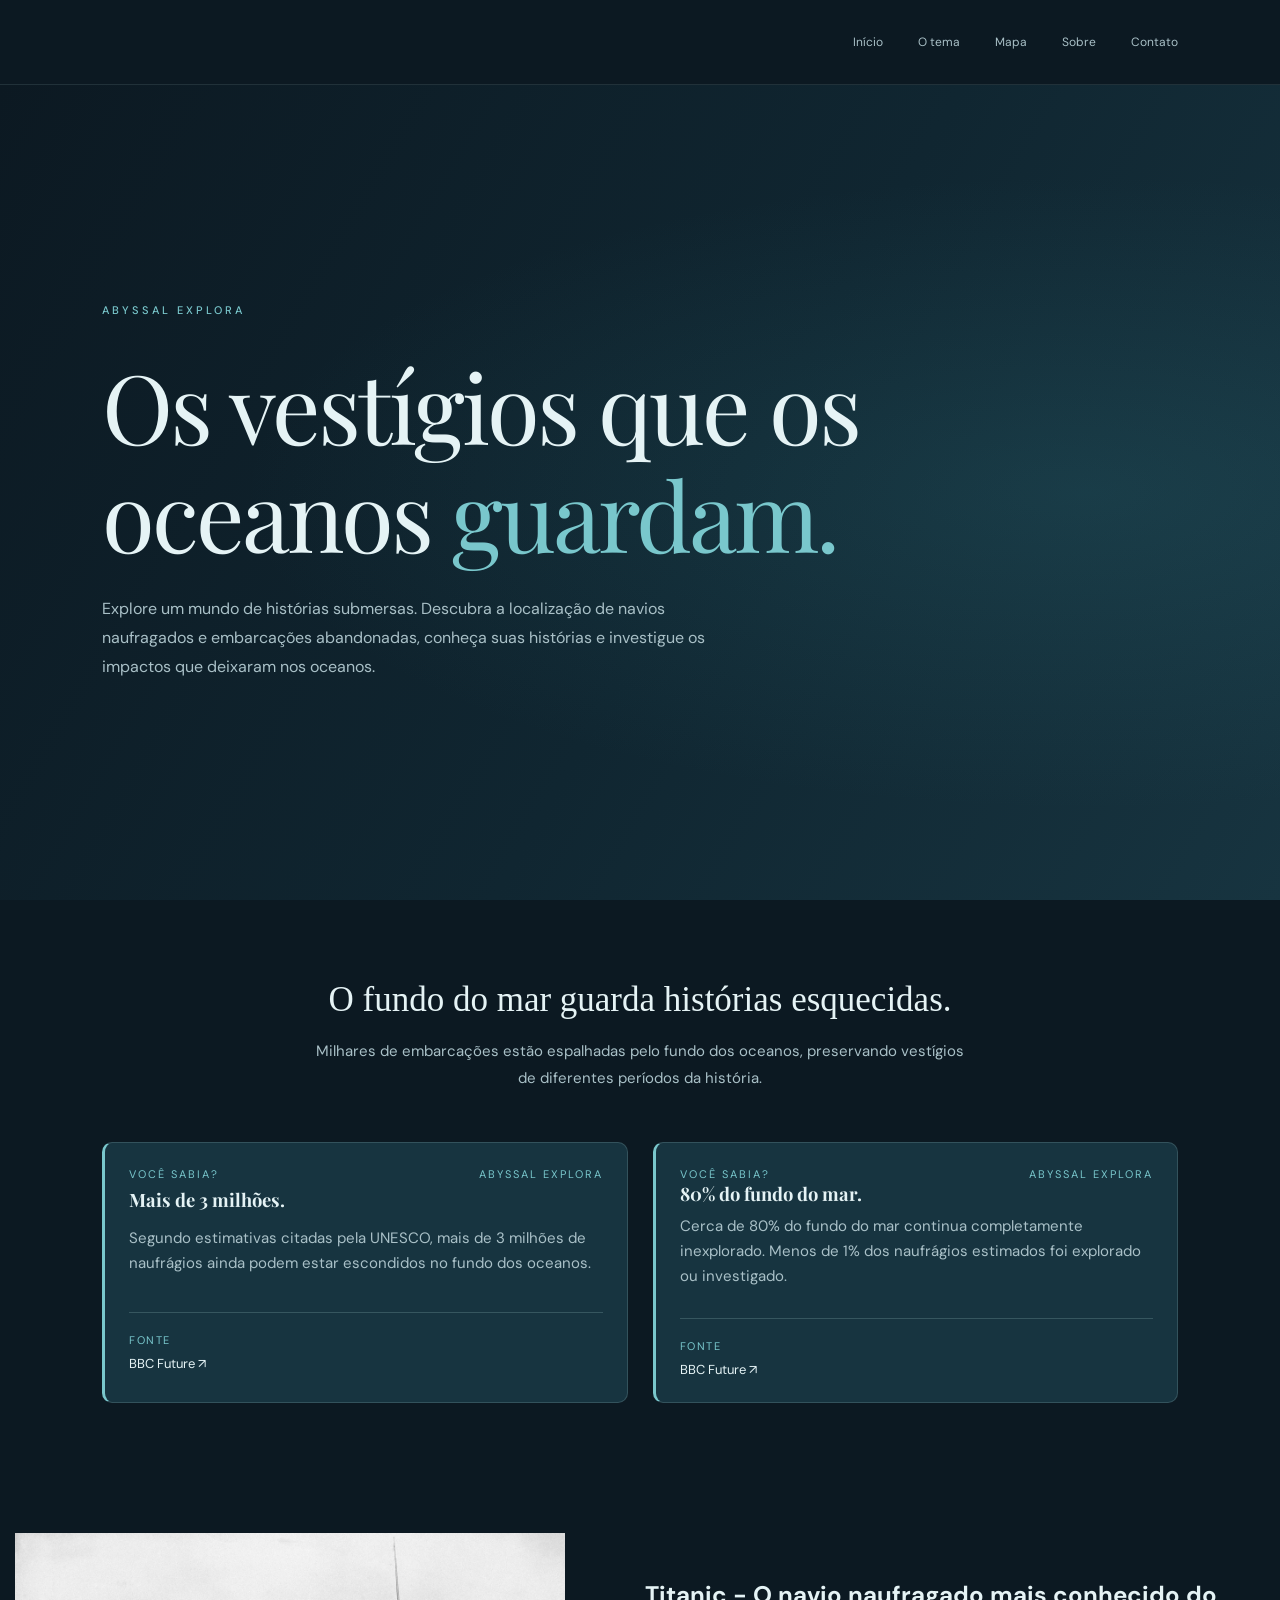
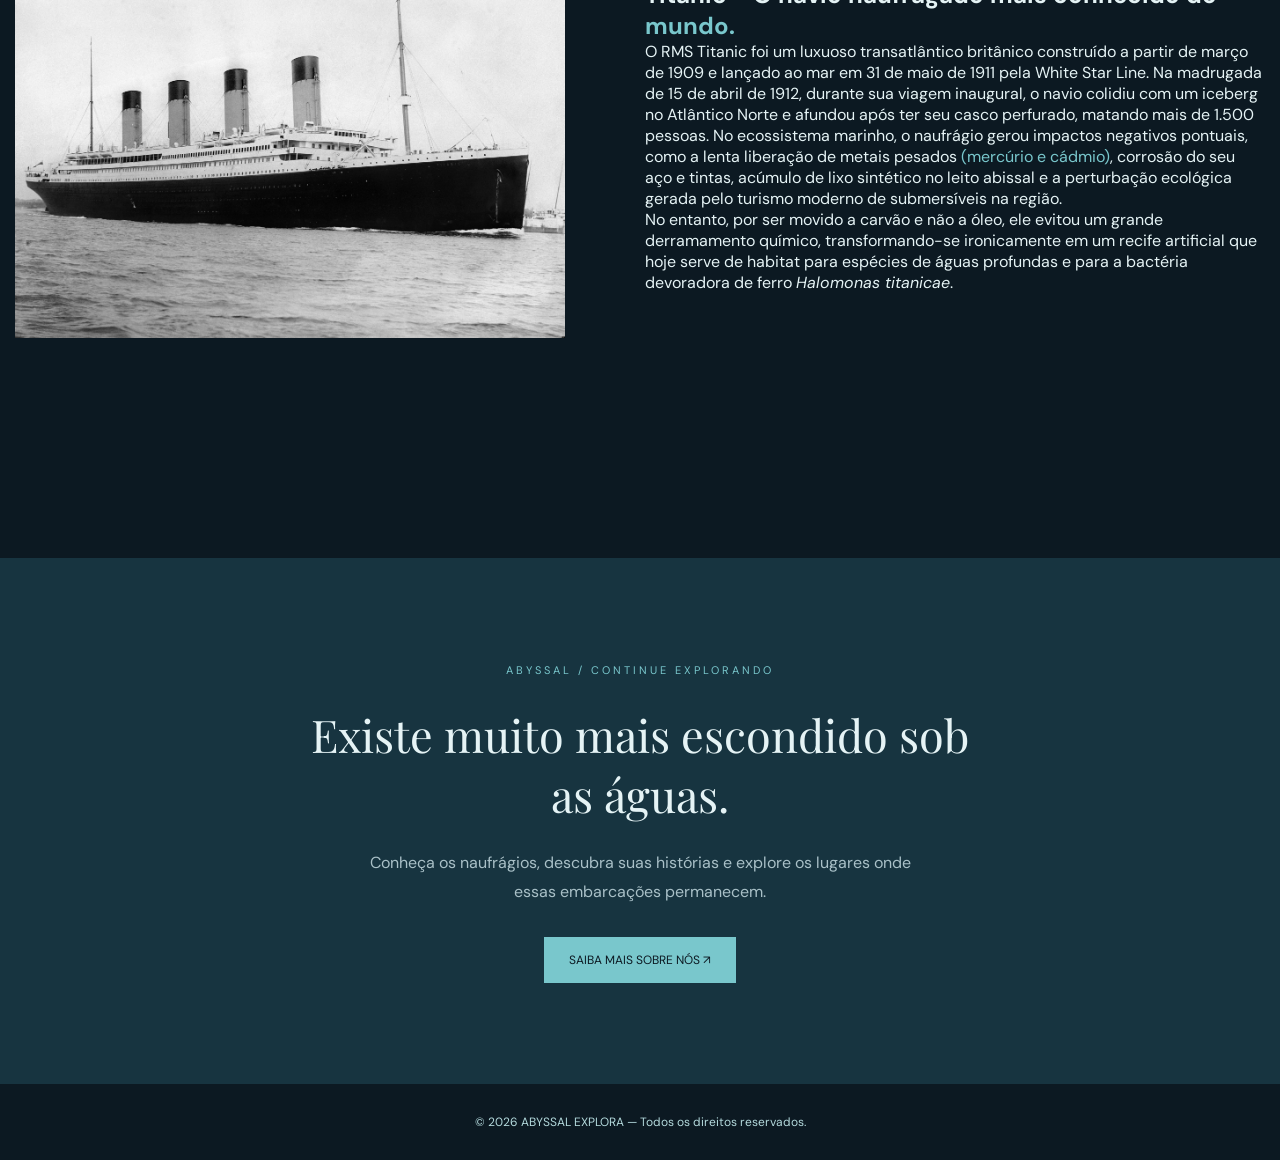
==== commit 147a9b05: "Fix HTML structure and update favicon path" ====
--- a/index.html
+++ b/index.html
@@ -15,7 +15,7 @@
 
     <link href="https://fonts.googleapis.com/css2?family=DM+Sans:wght@400;500;600&family=Playfair+Display:wght@400;500&display=swap" rel="stylesheet">
  
-    <link rel="icon" type="png" href="imagens/favicon (2).png">
+    <link rel="icon" type="png" href="favicon (2).png">
 
 </head>
 
@@ -136,7 +136,7 @@
 
 <section class="oinelson">
     <div class="perfil">
-        <img src="imagens/titanic.jpg" alt="Imagem histórica do RMS Titanic">
+        <img src="titanic.jpg" alt="Imagem histórica do RMS Titanic">
     </div>
 
     <div class="intro">
@@ -179,4 +179,4 @@
     <p>© 2026 ABYSSAL EXPLORA — Todos os direitos reservados.</p>
 </footer>
 </body>
-</html>+</html>
